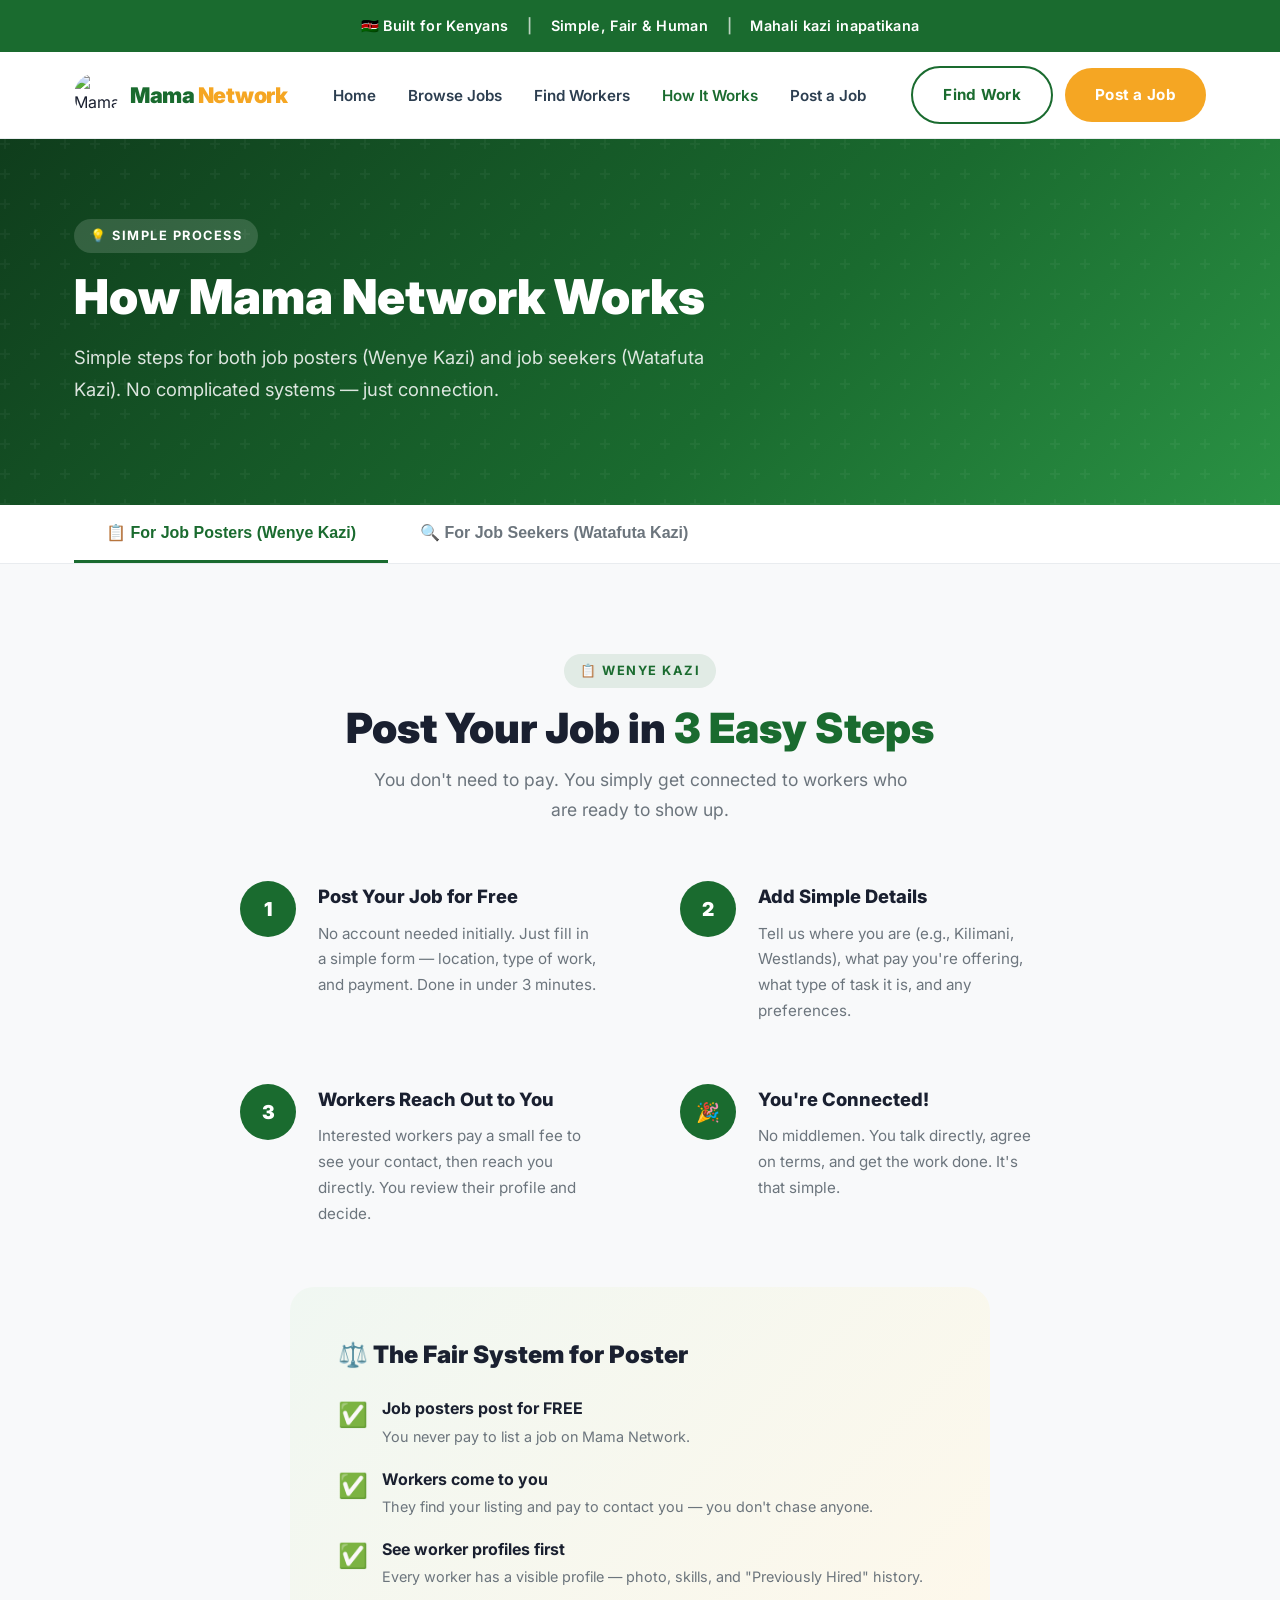
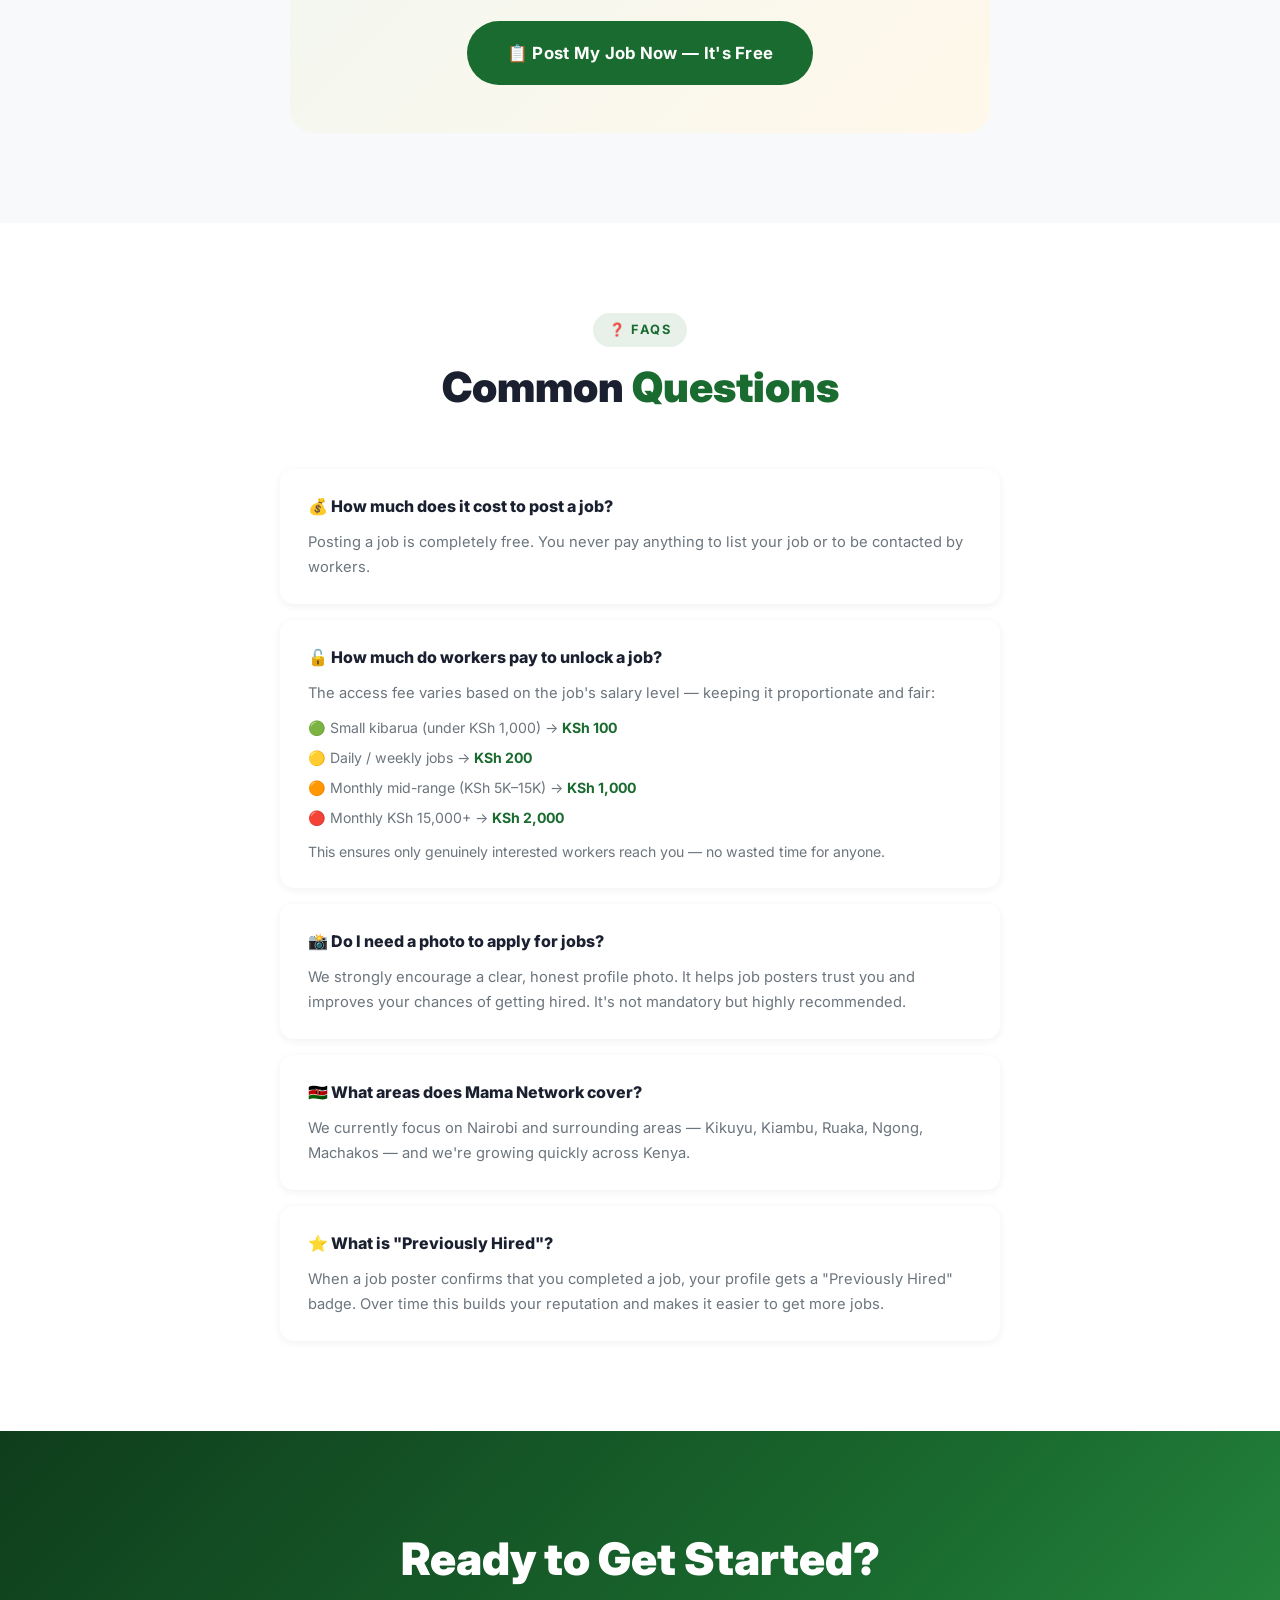
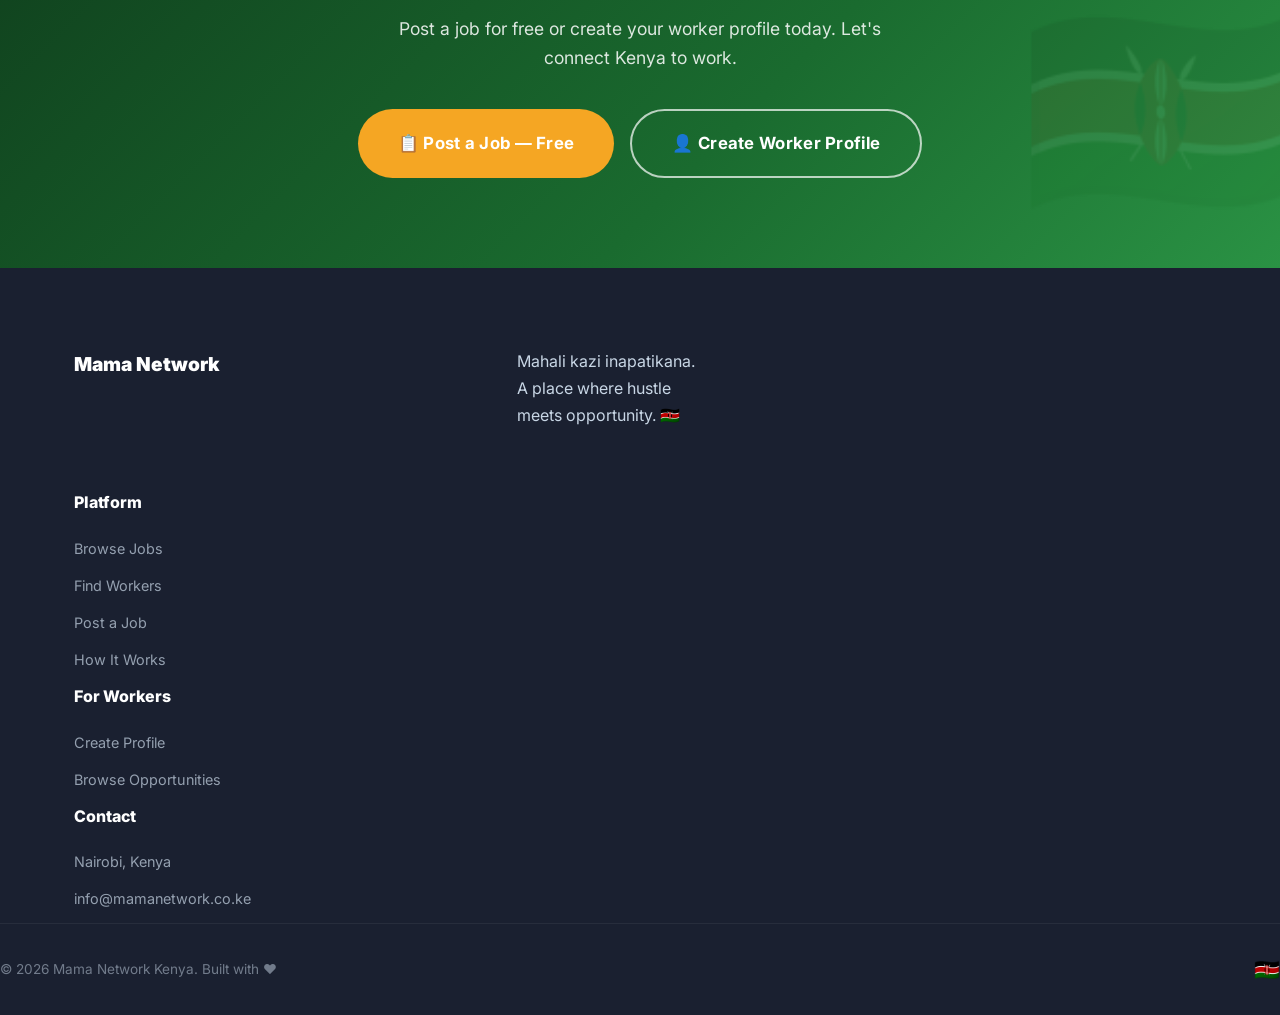
==== how-it-works.html @ 9ce2bb4f "Mama Network - Initial commit with tiered fees and lively images" ====
<!DOCTYPE html>
<html lang="en">
<head>
    <meta charset="UTF-8">
    <meta name="viewport" content="width=device-width, initial-scale=1.0">
    <title>How It Works | Mama Network 🇰🇪</title>
    <meta name="description" content="Learn how Mama Network connects Kenyan workers with job posters. Simple, fair, and fast — for Wenye Kazi and Watafuta Kazi.">
    <link rel="stylesheet" href="style.css">
</head>
<body>

<div class="trust-bar">
    🇰🇪 Built for Kenyans &nbsp;<span>|</span>&nbsp; Simple, Fair & Human &nbsp;<span>|</span>&nbsp; Mahali kazi inapatikana
</div>

<header>
    <div class="container">
        <nav class="nav-inner">
                <a href="index.html" class="logo-wrap">
                    <img src="assets/logo.png" alt="Mama Network Logo" class="logo-img">
                    <span class="logo-text">Mama <span>Network</span></span>
                </a>
            <ul class="nav-links">
                <li><a href="index.html">Home</a></li>
                <li><a href="jobs.html">Browse Jobs</a></li>
                <li><a href="workers.html">Find Workers</a></li>
                <li><a href="how-it-works.html" class="active">How It Works</a></li>
                <li><a href="post-job.html">Post a Job</a></li>
            </ul>
            <div class="nav-ctas">
                <a href="jobs.html" class="btn btn-outline">Find Work</a>
                <a href="post-job.html" class="btn btn-primary">Post a Job</a>
            </div>
        </nav>
    </div>
</header>

<!-- Page Hero -->
<section class="page-hero">
    <div class="container">
        <div class="page-hero-content">
            <div class="section-tag" style="background: rgba(255,255,255,0.15); color: white;">💡 Simple Process</div>
            <h1>How Mama Network Works</h1>
            <p>Simple steps for both job posters (Wenye Kazi) and job seekers (Watafuta Kazi). No complicated systems — just connection.</p>
        </div>
    </div>
</section>

<!-- Tabs -->
<section style="background: white; padding: 0; border-bottom: 1px solid #e9ecef; position: sticky; top: 73px; z-index: 100;">
    <div class="container">
        <div style="display: flex; gap: 0;">
            <button class="tab-btn active" onclick="showTab('poster', this)" style="padding: 18px 32px; font-weight: 700; font-size: 1rem; border: none; background: none; cursor: pointer; border-bottom: 3px solid var(--secondary); color: var(--secondary);">📋 For Job Posters (Wenye Kazi)</button>
            <button class="tab-btn" id="seekers" onclick="showTab('seeker', this)" style="padding: 18px 32px; font-weight: 700; font-size: 1rem; border: none; background: none; cursor: pointer; border-bottom: 3px solid transparent; color: var(--gray);">🔍 For Job Seekers (Watafuta Kazi)</button>
        </div>
    </div>
</section>

<!-- Job Poster Steps -->
<section class="section" id="tab-poster">
    <div class="container">
        <div class="section-heading center">
            <div class="section-tag">📋 Wenye Kazi</div>
            <h2>Post Your Job in <span>3 Easy Steps</span></h2>
            <p>You don't need to pay. You simply get connected to workers who are ready to show up.</p>
        </div>

        <div class="steps-grid" style="max-width: 800px; margin: 0 auto 60px;">
            <div class="step-item">
                <div class="step-num">1</div>
                <div class="step-content">
                    <h3>Post Your Job for Free</h3>
                    <p>No account needed initially. Just fill in a simple form — location, type of work, and payment. Done in under 3 minutes.</p>
                </div>
            </div>
            <div class="step-item">
                <div class="step-num">2</div>
                <div class="step-content">
                    <h3>Add Simple Details</h3>
                    <p>Tell us where you are (e.g., Kilimani, Westlands), what pay you're offering, what type of task it is, and any preferences.</p>
                </div>
            </div>
            <div class="step-item">
                <div class="step-num">3</div>
                <div class="step-content">
                    <h3>Workers Reach Out to You</h3>
                    <p>Interested workers pay a small fee to see your contact, then reach you directly. You review their profile and decide.</p>
                </div>
            </div>
            <div class="step-item">
                <div class="step-num">🎉</div>
                <div class="step-content">
                    <h3>You're Connected!</h3>
                    <p>No middlemen. You talk directly, agree on terms, and get the work done. It's that simple.</p>
                </div>
            </div>
        </div>

        <div style="background: linear-gradient(135deg, #f0f7f2, #fff8ea); border-radius: 24px; padding: 48px; max-width: 700px; margin: 0 auto;">
            <h3 style="font-size: 1.5rem; font-weight: 900; margin-bottom: 20px; color: var(--dark);">⚖️ The Fair System for Poster</h3>
            <ul style="display: flex; flex-direction: column; gap: 16px;">
                <li style="display: flex; gap: 14px; align-items: flex-start;"><span style="font-size: 1.5rem;">✅</span><div><strong>Job posters post for FREE</strong><br><span style="color: var(--gray); font-size:0.9rem;">You never pay to list a job on Mama Network.</span></div></li>
                <li style="display: flex; gap: 14px; align-items: flex-start;"><span style="font-size: 1.5rem;">✅</span><div><strong>Workers come to you</strong><br><span style="color: var(--gray); font-size:0.9rem;">They find your listing and pay to contact you — you don't chase anyone.</span></div></li>
                <li style="display: flex; gap: 14px; align-items: flex-start;"><span style="font-size: 1.5rem;">✅</span><div><strong>See worker profiles first</strong><br><span style="color: var(--gray); font-size:0.9rem;">Every worker has a visible profile — photo, skills, and "Previously Hired" history.</span></div></li>
            </ul>
            <div style="margin-top: 30px; text-align: center;">
                <a href="post-job.html" class="btn btn-green btn-lg">📋 Post My Job Now — It's Free</a>
            </div>
        </div>
    </div>
</section>

<!-- Job Seeker Steps -->
<section class="section" id="tab-seeker" style="display: none;">
    <div class="container">
        <div class="section-heading center">
            <div class="section-tag">🔍 Watafuta Kazi</div>
            <h2>Find Work in <span>4 Simple Steps</span></h2>
            <p>Your profile is your CV. No fancy papers needed — just you, your skills and your availability.</p>
        </div>

        <div class="steps-grid" style="max-width: 800px; margin: 0 auto 60px;">
            <div class="step-item">
                <div class="step-num">1</div>
                <div class="step-content">
                    <h3>Create Your Free Profile</h3>
                    <p>Add your photo, name, age, location (e.g. Nairobi) and what work you do. No long essay. Just the basics.</p>
                </div>
            </div>
            <div class="step-item">
                <div class="step-num">2</div>
                <div class="step-content">
                    <h3>Browse Available Jobs</h3>
                    <p>See real jobs posted near you — house cleaning, cooking, babysitting, gardening, and more. Filter by category.</p>
                </div>
            </div>
            <div class="step-item">
                <div class="step-num">3</div>
                <div class="step-content">
                    <h3>Pay a Small Fee to Unlock</h3>
                    <p>When you find a job you want, pay a small once-off access fee to unlock the job poster's phone number. The fee varies by job salary level — from as low as KSh 100 for small kibarua up to KSh 2,000 for high-paying monthly positions.</p>
                </div>
            </div>
            <div class="step-item">
                <div class="step-num">4</div>
                <div class="step-content">
                    <h3>Contact &amp; Secure the Job</h3>
                    <p>Reach out directly to the poster. Agree on your terms. Show up and work. It's that simple.</p>
                </div>
            </div>
        </div>

        <div style="background: linear-gradient(135deg, #f0f7f2, #fff8ea); border-radius: 24px; padding: 48px; max-width: 700px; margin: 0 auto 50px;">
            <h3 style="font-size: 1.5rem; font-weight: 900; margin-bottom: 20px; color: var(--dark);">👤 Your Worker Profile Grows Over Time</h3>
            <ul style="display: flex; flex-direction: column; gap: 16px; margin-bottom: 24px;">
                <li style="display: flex; gap: 14px; align-items: flex-start;"><span style="font-size: 1.5rem;">📸</span><div><strong>Clear photo</strong><br><span style="color: var(--gray); font-size:0.9rem;">So job posters know who they're hiring.</span></div></li>
                <li style="display: flex; gap: 14px; align-items: flex-start;"><span style="font-size: 1.5rem;">🏷️</span><div><strong>"Previously Hired" tags</strong><br><span style="color: var(--gray); font-size:0.9rem;">After each job, your profile gets stronger.</span></div></li>
                <li style="display: flex; gap: 14px; align-items: flex-start;"><span style="font-size: 1.5rem;">⭐</span><div><strong>"Recommended" status</strong><br><span style="color: var(--gray); font-size:0.9rem;">Past employers vouch for you publicly on your profile.</span></div></li>
            </ul>
            <blockquote style="border-left: 4px solid var(--secondary); padding-left: 20px; color: var(--gray); font-style: italic; font-size: 0.95rem;">"No long descriptions. No complicated resumes. Just proof through action."</blockquote>
        </div>

        <div style="text-align: center;">
            <a href="workers.html" class="btn btn-green btn-lg">📸 Create My Worker Profile Free</a>
            <a href="jobs.html" class="btn btn-outline btn-lg" style="margin-left: 16px;">🔍 Browse Jobs Now</a>
        </div>
    </div>
</section>

<!-- FAQ Section -->
<section class="section section-alt">
    <div class="container">
        <div class="section-heading center">
            <div class="section-tag">❓ FAQs</div>
            <h2>Common <span>Questions</span></h2>
        </div>
        <div style="max-width: 720px; margin: 0 auto; display: flex; flex-direction: column; gap: 16px;">
            <div style="background: var(--white); border-radius: 14px; padding: 24px 28px; box-shadow: var(--shadow-sm);">
                <h3 style="font-size: 1rem; font-weight: 800; margin-bottom: 10px;">💰 How much does it cost to post a job?</h3>
                <p style="color: var(--gray); font-size: 0.92rem;">Posting a job is completely free. You never pay anything to list your job or to be contacted by workers.</p>
            </div>
            <div style="background: var(--white); border-radius: 14px; padding: 24px 28px; box-shadow: var(--shadow-sm);">
                <h3 style="font-size: 1rem; font-weight: 800; margin-bottom: 10px;">🔓 How much do workers pay to unlock a job?</h3>
                <p style="color: var(--gray); font-size: 0.92rem;">The access fee varies based on the job's salary level — keeping it proportionate and fair:</p>
                <ul style="margin-top: 10px; display: flex; flex-direction: column; gap: 6px;">
                    <li style="font-size: 0.88rem; color: var(--gray);">🟢 Small kibarua (under KSh 1,000) &rarr; <strong style="color: var(--secondary);">KSh 100</strong></li>
                    <li style="font-size: 0.88rem; color: var(--gray);">🟡 Daily / weekly jobs &rarr; <strong style="color: var(--secondary);">KSh 200</strong></li>
                    <li style="font-size: 0.88rem; color: var(--gray);">🟠 Monthly mid-range (KSh 5K–15K) &rarr; <strong style="color: var(--secondary);">KSh 1,000</strong></li>
                    <li style="font-size: 0.88rem; color: var(--gray);">🔴 Monthly KSh 15,000+ &rarr; <strong style="color: var(--secondary);">KSh 2,000</strong></li>
                </ul>
                <p style="margin-top: 10px; font-size: 0.88rem; color: var(--gray);">This ensures only genuinely interested workers reach you — no wasted time for anyone.</p>
            </div>
            <div style="background: var(--white); border-radius: 14px; padding: 24px 28px; box-shadow: var(--shadow-sm);">
                <h3 style="font-size: 1rem; font-weight: 800; margin-bottom: 10px;">📸 Do I need a photo to apply for jobs?</h3>
                <p style="color: var(--gray); font-size: 0.92rem;">We strongly encourage a clear, honest profile photo. It helps job posters trust you and improves your chances of getting hired. It's not mandatory but highly recommended.</p>
            </div>
            <div style="background: var(--white); border-radius: 14px; padding: 24px 28px; box-shadow: var(--shadow-sm);">
                <h3 style="font-size: 1rem; font-weight: 800; margin-bottom: 10px;">🇰🇪 What areas does Mama Network cover?</h3>
                <p style="color: var(--gray); font-size: 0.92rem;">We currently focus on Nairobi and surrounding areas — Kikuyu, Kiambu, Ruaka, Ngong, Machakos — and we're growing quickly across Kenya.</p>
            </div>
            <div style="background: var(--white); border-radius: 14px; padding: 24px 28px; box-shadow: var(--shadow-sm);">
                <h3 style="font-size: 1rem; font-weight: 800; margin-bottom: 10px;">⭐ What is "Previously Hired"?</h3>
                <p style="color: var(--gray); font-size: 0.92rem;">When a job poster confirms that you completed a job, your profile gets a "Previously Hired" badge. Over time this builds your reputation and makes it easier to get more jobs.</p>
            </div>
        </div>
    </div>
</section>

<!-- Final CTA -->
<section class="cta-banner">
    <div class="container">
        <h2>Ready to Get Started?</h2>
        <p>Post a job for free or create your worker profile today. Let's connect Kenya to work.</p>
        <div class="btn-row">
            <a href="post-job.html" class="btn btn-primary btn-lg">📋 Post a Job — Free</a>
            <a href="workers.html" class="btn btn-outline-white btn-lg">👤 Create Worker Profile</a>
        </div>
    </div>
</section>

<footer>
    <div class="container">
        <div class="footer-grid">
            <div class="footer-brand">
                    <img src="assets/logo.png" alt="Mama Network" class="footer-logo-img" onerror="this.style.display='none'">
                    <span class="footer-logo-text">Mama Network</span>
                </div>
                <p>Mahali kazi inapatikana.<br>A place where hustle meets opportunity. 🇰🇪</p>
            </div>
            <div class="footer-col">
                <h4>Platform</h4>
                <ul>
                    <li><a href="jobs.html">Browse Jobs</a></li>
                    <li><a href="workers.html">Find Workers</a></li>
                    <li><a href="post-job.html">Post a Job</a></li>
                    <li><a href="how-it-works.html">How It Works</a></li>
                </ul>
            </div>
            <div class="footer-col">
                <h4>For Workers</h4>
                <ul>
                    <li><a href="workers.html">Create Profile</a></li>
                    <li><a href="jobs.html">Browse Opportunities</a></li>
                </ul>
            </div>
            <div class="footer-col">
                <h4>Contact</h4>
                <ul>
                    <li><a href="#">Nairobi, Kenya</a></li>
                    <li><a href="mailto:info@mamanetwork.co.ke">info@mamanetwork.co.ke</a></li>
                </ul>
            </div>
        </div>
        <div class="footer-bottom">
            <p>&copy; 2026 Mama Network Kenya. Built with ❤️</p>
            <span class="footer-flag">🇰🇪</span>
        </div>
    </div>
</footer>

<script>
function showTab(tab, btn) {
    document.getElementById('tab-poster').style.display = tab === 'poster' ? 'block' : 'none';
    document.getElementById('tab-seeker').style.display = tab === 'seeker' ? 'block' : 'none';
    document.querySelectorAll('.tab-btn').forEach(b => {
        b.style.borderBottom = '3px solid transparent';
        b.style.color = 'var(--gray)';
    });
    btn.style.borderBottom = '3px solid var(--secondary)';
    btn.style.color = 'var(--secondary)';
}
// Check URL hash for direct link to seekers tab
if (window.location.hash === '#seekers') {
    showTab('seeker', document.querySelectorAll('.tab-btn')[1]);
}
</script>
</body>
</html>
---- style.css ----
@import url('https://fonts.googleapis.com/css2?family=Inter:wght@400;500;600;700;800;900&display=swap');

/* ===== CSS Variables ===== */
:root {
    --primary: #F5A623;
    --primary-dark: #d4891a;
    --secondary: #1A6B2F;
    --secondary-light: #2a9244;
    --accent: #c0392b;
    --dark: #1a2030;
    --dark-2: #2C3E50;
    --light: #F8F9FA;
    --white: #FFFFFF;
    --gray: #6c757d;
    --gray-light: #e9ecef;
    --shadow-sm: 0 2px 8px rgba(0,0,0,0.06);
    --shadow: 0 6px 24px rgba(0,0,0,0.09);
    --shadow-lg: 0 15px 50px rgba(0,0,0,0.13);
    --radius: 16px;
    --radius-lg: 28px;
    --transition: all 0.3s cubic-bezier(0.4, 0, 0.2, 1);
}

/* ===== Reset ===== */
*, *::before, *::after { margin: 0; padding: 0; box-sizing: border-box; }
html { scroll-behavior: smooth; }
body { font-family: 'Inter', sans-serif; background: var(--light); color: var(--dark); line-height: 1.7; overflow-x: hidden; }
img { display: block; max-width: 100%; }
a { text-decoration: none; color: inherit; transition: var(--transition); }
ul { list-style: none; }

/* ===== Utilities ===== */
.container { max-width: 1180px; margin: 0 auto; padding: 0 24px; }
.text-primary { color: var(--primary); }
.text-green { color: var(--secondary); }
.text-center { text-align: center; }
.section { padding: 90px 0; }
.section-alt { background: var(--white); }

/* ===== Buttons ===== */
.btn {
    display: inline-flex;
    align-items: center;
    gap: 8px;
    padding: 14px 30px;
    border-radius: 50px;
    font-weight: 700;
    font-size: 0.95rem;
    cursor: pointer;
    border: none;
    transition: var(--transition);
    letter-spacing: 0.3px;
}
.btn-primary { background: var(--primary); color: var(--white); }
.btn-primary:hover { background: var(--primary-dark); transform: translateY(-2px); box-shadow: 0 8px 25px rgba(245,166,35,0.4); }
.btn-green { background: var(--secondary); color: var(--white); }
.btn-green:hover { background: var(--secondary-light); transform: translateY(-2px); box-shadow: 0 8px 25px rgba(26,107,47,0.35); }
.btn-outline { background: transparent; border: 2px solid var(--secondary); color: var(--secondary); }
.btn-outline:hover { background: var(--secondary); color: var(--white); }
.btn-outline-white { background: transparent; border: 2px solid rgba(255,255,255,0.7); color: var(--white); }
.btn-outline-white:hover { background: var(--white); color: var(--secondary); }
.btn-lg { padding: 18px 40px; font-size: 1.05rem; }

/* ===== Section Headings ===== */
.section-heading { margin-bottom: 56px; }
.section-heading h2 { font-size: 2.6rem; font-weight: 900; color: var(--dark); line-height: 1.2; }
.section-heading h2 span { color: var(--secondary); }
.section-heading p { font-size: 1.1rem; color: var(--gray); margin-top: 12px; max-width: 560px; }
.section-heading.center { text-align: center; }
.section-heading.center p { margin: 12px auto 0; }
.section-tag {
    display: inline-block;
    background: rgba(26,107,47,0.1);
    color: var(--secondary);
    font-weight: 700;
    font-size: 0.8rem;
    letter-spacing: 1.5px;
    text-transform: uppercase;
    padding: 6px 16px;
    border-radius: 50px;
    margin-bottom: 16px;
}

/* ===== HEADER / NAV ===== */
header {
    background: var(--white);
    position: sticky;
    top: 0;
    z-index: 1000;
    border-bottom: 1px solid var(--gray-light);
    transition: var(--transition);
}
.nav-inner {
    display: flex;
    align-items: center;
    justify-content: space-between;
    padding: 14px 0;
}
.logo-wrap { display: flex; align-items: center; gap: 12px; }
.logo-img { height: 44px; width: 44px; border-radius: 50%; object-fit: cover; }
.logo-text { font-size: 1.35rem; font-weight: 900; color: var(--secondary); letter-spacing: -0.5px; }
.logo-text span { color: var(--primary); }
.nav-links { display: flex; align-items: center; gap: 32px; }
.nav-links a { font-weight: 600; font-size: 0.95rem; color: var(--dark-2); }
.nav-links a:hover, .nav-links a.active { color: var(--secondary); }
.nav-ctas { display: flex; align-items: center; gap: 12px; }

/* ===== PAGE HERO ===== */
.page-hero {
    background: linear-gradient(135deg, #0f3d1c 0%, #1A6B2F 60%, #2a9244 100%);
    color: var(--white);
    padding: 80px 0 70px;
    position: relative;
    overflow: hidden;
}
.page-hero::before {
    content: '';
    position: absolute;
    inset: 0;
    background: url("data:image/svg+xml,%3Csvg width='60' height='60' viewBox='0 0 60 60' xmlns='http://www.w3.org/2000/svg'%3E%3Cg fill='none' fill-rule='evenodd'%3E%3Cg fill='%23ffffff' fill-opacity='0.04'%3E%3Cpath d='M36 34v-4h-2v4h-4v2h4v4h2v-4h4v-2h-4zm0-30V0h-2v4h-4v2h4v4h2V6h4V4h-4zM6 34v-4H4v4H0v2h4v4h2v-4h4v-2H6zM6 4V0H4v4H0v2h4v4h2V6h4V4H6z'/%3E%3C/g%3E%3C/g%3E%3C/svg%3E");
}
.page-hero-content { position: relative; z-index: 1; max-width: 680px; }
.page-hero h1 { font-size: 3rem; font-weight: 900; line-height: 1.15; margin-bottom: 18px; }
.page-hero p { font-size: 1.15rem; opacity: 0.85; margin-bottom: 30px; }

/* ===== HOME HERO ===== */
.hero {
    background: linear-gradient(135deg, #f5f9f0 0%, #fff8ea 100%);
    padding: 100px 0 80px;
    overflow: hidden;
}
.hero-grid {
    display: grid;
    grid-template-columns: 1fr 1fr;
    gap: 70px;
    align-items: center;
}
.hero-tag {
    display: inline-flex;
    align-items: center;
    gap: 8px;
    background: rgba(26,107,47,0.1);
    color: var(--secondary);
    padding: 8px 18px;
    border-radius: 50px;
    font-weight: 700;
    font-size: 0.82rem;
    letter-spacing: 1px;
    text-transform: uppercase;
    margin-bottom: 22px;
}
.hero h1 { font-size: 3.8rem; font-weight: 900; line-height: 1.1; color: var(--dark); margin-bottom: 22px; }
.hero h1 span { color: var(--secondary); position: relative; }
.hero-subtitle { font-size: 1.15rem; color: var(--gray); margin-bottom: 36px; max-width: 460px; }
.hero-ctas { display: flex; gap: 14px; flex-wrap: wrap; }
.hero-stats {
    display: flex;
    gap: 36px;
    margin-top: 48px;
    padding-top: 36px;
    border-top: 1px solid rgba(0,0,0,0.08);
}
.stat-item h3 { font-size: 2rem; font-weight: 900; color: var(--secondary); }
.stat-item p { font-size: 0.85rem; color: var(--gray); font-weight: 600; text-transform: uppercase; letter-spacing: 0.5px; }

.hero-image-wrap {
    position: relative;
    border-radius: var(--radius-lg);
    overflow: hidden;
    aspect-ratio: 4/5;
    box-shadow: var(--shadow-lg);
}
.hero-image-wrap img { width: 100%; height: 100%; object-fit: cover; }
.hero-badge {
    position: absolute;
    bottom: 28px;
    left: -20px;
    background: var(--white);
    border-radius: var(--radius);
    padding: 18px 22px;
    box-shadow: var(--shadow-lg);
    display: flex;
    align-items: center;
    gap: 14px;
    max-width: 240px;
}
.hero-badge-icon { font-size: 2.2rem; }
.hero-badge h4 { font-size: 0.9rem; font-weight: 800; color: var(--dark); }
.hero-badge p { font-size: 0.75rem; color: var(--gray); }

/* ===== JOB CARDS ===== */
.jobs-grid { display: grid; grid-template-columns: repeat(3, 1fr); gap: 24px; }
.job-card {
    background: var(--white);
    border-radius: var(--radius);
    overflow: hidden;
    box-shadow: var(--shadow-sm);
    transition: var(--transition);
    border: 1px solid var(--gray-light);
}
.job-card:hover { transform: translateY(-6px); box-shadow: var(--shadow); }
.job-card-img { height: 200px; background: linear-gradient(135deg, #1A6B2F, #F5A623); display: flex; align-items: center; justify-content: center; font-size: 4rem; }
.job-card-body { padding: 22px; }
.job-badge {
    display: inline-block;
    padding: 4px 12px;
    border-radius: 50px;
    font-size: 0.75rem;
    font-weight: 700;
    background: rgba(26,107,47,0.1);
    color: var(--secondary);
    margin-bottom: 10px;
}
.job-card-body h3 { font-size: 1.1rem; font-weight: 800; margin-bottom: 8px; }
.job-card-body p { font-size: 0.9rem; color: var(--gray); margin-bottom: 16px; }
.job-meta { display: flex; gap: 16px; align-items: center; padding-top: 14px; border-top: 1px solid var(--gray-light); }
.job-meta span { font-size: 0.82rem; color: var(--gray); font-weight: 500; display: flex; align-items: center; gap: 4px; }
.job-pay { font-size: 1.05rem; font-weight: 800; color: var(--secondary); margin-left: auto; }
.job-card-footer { padding: 0 22px 22px; }

/* ===== WORKER PROFILE CARDS ===== */
.workers-grid { display: grid; grid-template-columns: repeat(auto-fill, minmax(260px, 1fr)); gap: 24px; }
.worker-card {
    background: var(--white);
    border-radius: var(--radius);
    padding: 28px 24px;
    text-align: center;
    box-shadow: var(--shadow-sm);
    border: 1px solid var(--gray-light);
    transition: var(--transition);
    position: relative;
}
.worker-card:hover { transform: translateY(-6px); box-shadow: var(--shadow); }
.worker-avatar {
    width: 90px;
    height: 90px;
    border-radius: 50%;
    object-fit: cover;
    margin: 0 auto 16px;
    border: 3px solid var(--primary);
}
.worker-avatar-placeholder {
    width: 90px;
    height: 90px;
    border-radius: 50%;
    background: linear-gradient(135deg, var(--secondary), var(--primary));
    display: flex;
    align-items: center;
    justify-content: center;
    font-size: 2.2rem;
    margin: 0 auto 16px;
    border: 3px solid var(--primary);
}
.worker-card h3 { font-size: 1.05rem; font-weight: 800; margin-bottom: 4px; }
.worker-location { font-size: 0.82rem; color: var(--gray); margin-bottom: 14px; }
.worker-tags { display: flex; flex-wrap: wrap; gap: 6px; justify-content: center; margin-bottom: 16px; }
.worker-tag {
    background: var(--gray-light);
    color: var(--dark-2);
    padding: 4px 10px;
    border-radius: 50px;
    font-size: 0.75rem;
    font-weight: 600;
}
.worker-tag.hired { background: rgba(26,107,47,0.12); color: var(--secondary); }
.worker-tag.recommended { background: rgba(245,166,35,0.15); color: var(--primary-dark); }
.worker-rating { font-size: 0.85rem; color: var(--gray); }
.verified-badge {
    position: absolute;
    top: 16px;
    right: 16px;
    background: var(--secondary);
    color: var(--white);
    font-size: 0.7rem;
    font-weight: 700;
    padding: 3px 10px;
    border-radius: 50px;
}

/* ===== HOW IT WORKS ===== */
.steps-grid { display: grid; grid-template-columns: 1fr 1fr; gap: 60px 80px; }
.step-item { display: flex; gap: 22px; }
.step-num {
    width: 56px;
    height: 56px;
    border-radius: 50%;
    background: var(--secondary);
    color: var(--white);
    font-weight: 900;
    font-size: 1.2rem;
    display: flex;
    align-items: center;
    justify-content: center;
    flex-shrink: 0;
}
.step-content h3 { font-size: 1.15rem; font-weight: 800; margin-bottom: 8px; }
.step-content p { color: var(--gray); font-size: 0.95rem; }

/* ===== PROMISE / VALUES ===== */
.promise-grid { display: grid; grid-template-columns: repeat(4, 1fr); gap: 24px; }
.promise-card {
    background: var(--white);
    border-radius: var(--radius);
    padding: 36px 28px;
    text-align: center;
    border: 1px solid var(--gray-light);
    transition: var(--transition);
}
.promise-card:hover { box-shadow: var(--shadow); transform: translateY(-4px); }
.promise-icon { font-size: 2.8rem; margin-bottom: 16px; }
.promise-card h3 { font-size: 1.15rem; font-weight: 800; color: var(--secondary); margin-bottom: 10px; }
.promise-card p { font-size: 0.9rem; color: var(--gray); }

/* ===== CTA BANNER ===== */
.cta-banner {
    background: linear-gradient(135deg, #0f3d1c 0%, #1A6B2F 60%, #2a9244 100%);
    color: var(--white);
    padding: 90px 0;
    text-align: center;
    position: relative;
    overflow: hidden;
}
.cta-banner::after {
    content: '🇰🇪';
    position: absolute;
    right: -20px;
    bottom: -30px;
    font-size: 14rem;
    opacity: 0.06;
    pointer-events: none;
}
.cta-banner h2 { font-size: 2.8rem; font-weight: 900; margin-bottom: 16px; }
.cta-banner p { font-size: 1.1rem; opacity: 0.85; margin-bottom: 36px; max-width: 500px; margin-left: auto; margin-right: auto; }
.cta-banner .btn-row { display: flex; gap: 16px; justify-content: center; flex-wrap: wrap; }

/* ===== CATEGORIES STRIP ===== */
.categories-strip {
    display: flex;
    gap: 12px;
    flex-wrap: wrap;
    margin-bottom: 40px;
}
.cat-chip {
    padding: 9px 22px;
    border-radius: 50px;
    font-size: 0.88rem;
    font-weight: 600;
    background: var(--white);
    border: 1.5px solid var(--gray-light);
    color: var(--dark-2);
    cursor: pointer;
    transition: var(--transition);
}
.cat-chip:hover, .cat-chip.active {
    background: var(--secondary);
    color: var(--white);
    border-color: var(--secondary);
}

/* ===== FOOTER ===== */
footer {
    background: var(--dark);
    color: #c8d6e5;
    padding: 80px 0 0;
}
.footer-grid { display: grid; grid-template-columns: 2fr 1fr 1fr 1fr; gap: 50px; padding-bottom: 60px; }
.footer-brand p { font-size: 0.92rem; margin-top: 16px; line-height: 1.8; opacity: 0.75; }
.footer-col h4 { color: var(--white); font-size: 1rem; font-weight: 800; margin-bottom: 18px; }
.footer-col ul li { margin-bottom: 10px; }
.footer-col ul li a { font-size: 0.9rem; opacity: 0.7; }
.footer-col ul li a:hover { opacity: 1; color: var(--primary); }
.footer-bottom { border-top: 1px solid rgba(255,255,255,0.06); padding: 28px 0; display: flex; align-items: center; justify-content: space-between; }
.footer-bottom p { font-size: 0.85rem; opacity: 0.5; }
.footer-flag { font-size: 1.3rem; }
.footer-logo { display: flex; align-items: center; gap: 10px; margin-bottom: 16px; }
.footer-logo-img { height: 38px; width: 38px; border-radius: 50%; object-fit: cover; }
.footer-logo-text { font-size: 1.2rem; font-weight: 900; color: var(--white); }

/* ===== FORM STYLES ===== */
.form-section {
    background: var(--white);
    border-radius: var(--radius-lg);
    padding: 50px;
    box-shadow: var(--shadow);
    max-width: 700px;
    margin: 0 auto;
}
.form-group { margin-bottom: 22px; }
.form-group label { display: block; font-weight: 700; font-size: 0.9rem; margin-bottom: 8px; color: var(--dark); }
.form-group input,
.form-group select,
.form-group textarea {
    width: 100%;
    padding: 14px 18px;
    border: 1.5px solid var(--gray-light);
    border-radius: 10px;
    font-size: 0.95rem;
    font-family: 'Inter', sans-serif;
    color: var(--dark);
    transition: var(--transition);
    background: #fafafa;
}
.form-group input:focus,
.form-group select:focus,
.form-group textarea:focus {
    outline: none;
    border-color: var(--secondary);
    background: var(--white);
    box-shadow: 0 0 0 4px rgba(26,107,47,0.08);
}
.form-row { display: grid; grid-template-columns: 1fr 1fr; gap: 20px; }

/* ===== TRUST BAR ===== */
.trust-bar {
    background: var(--secondary);
    color: var(--white);
    padding: 14px 0;
    text-align: center;
    font-size: 0.9rem;
    font-weight: 600;
    letter-spacing: 0.3px;
}
.trust-bar span { opacity: 0.7; margin: 0 10px; }

/* ===== ANIMATIONS ===== */
@keyframes fadeInUp {
    from { opacity: 0; transform: translateY(30px); }
    to { opacity: 1; transform: translateY(0); }
}
.animate-up { animation: fadeInUp 0.6s ease forwards; }

/* ===== RESPONSIVE ===== */
@media (max-width: 1024px) {
    .jobs-grid { grid-template-columns: repeat(2, 1fr); }
    .promise-grid { grid-template-columns: repeat(2, 1fr); }
    .footer-grid { grid-template-columns: 1fr 1fr; }
}
@media (max-width: 768px) {
    .hero { padding: 60px 0; }
    .hero-grid { grid-template-columns: 1fr; gap: 40px; }
    .hero h1 { font-size: 2.6rem; }
    .nav-links { display: none; }
    .nav-ctas .btn-outline { display: none; }
    .jobs-grid { grid-template-columns: 1fr; }
    .steps-grid { grid-template-columns: 1fr; }
    .promise-grid { grid-template-columns: 1fr 1fr; }
    .footer-grid { grid-template-columns: 1fr; gap: 30px; }
    .hero-badge { display: none; }
    .cta-banner h2 { font-size: 2rem; }
    .section-heading h2 { font-size: 2rem; }
    .page-hero h1 { font-size: 2.2rem; }
    .form-row { grid-template-columns: 1fr; }
    .form-section { padding: 30px 24px; }
}
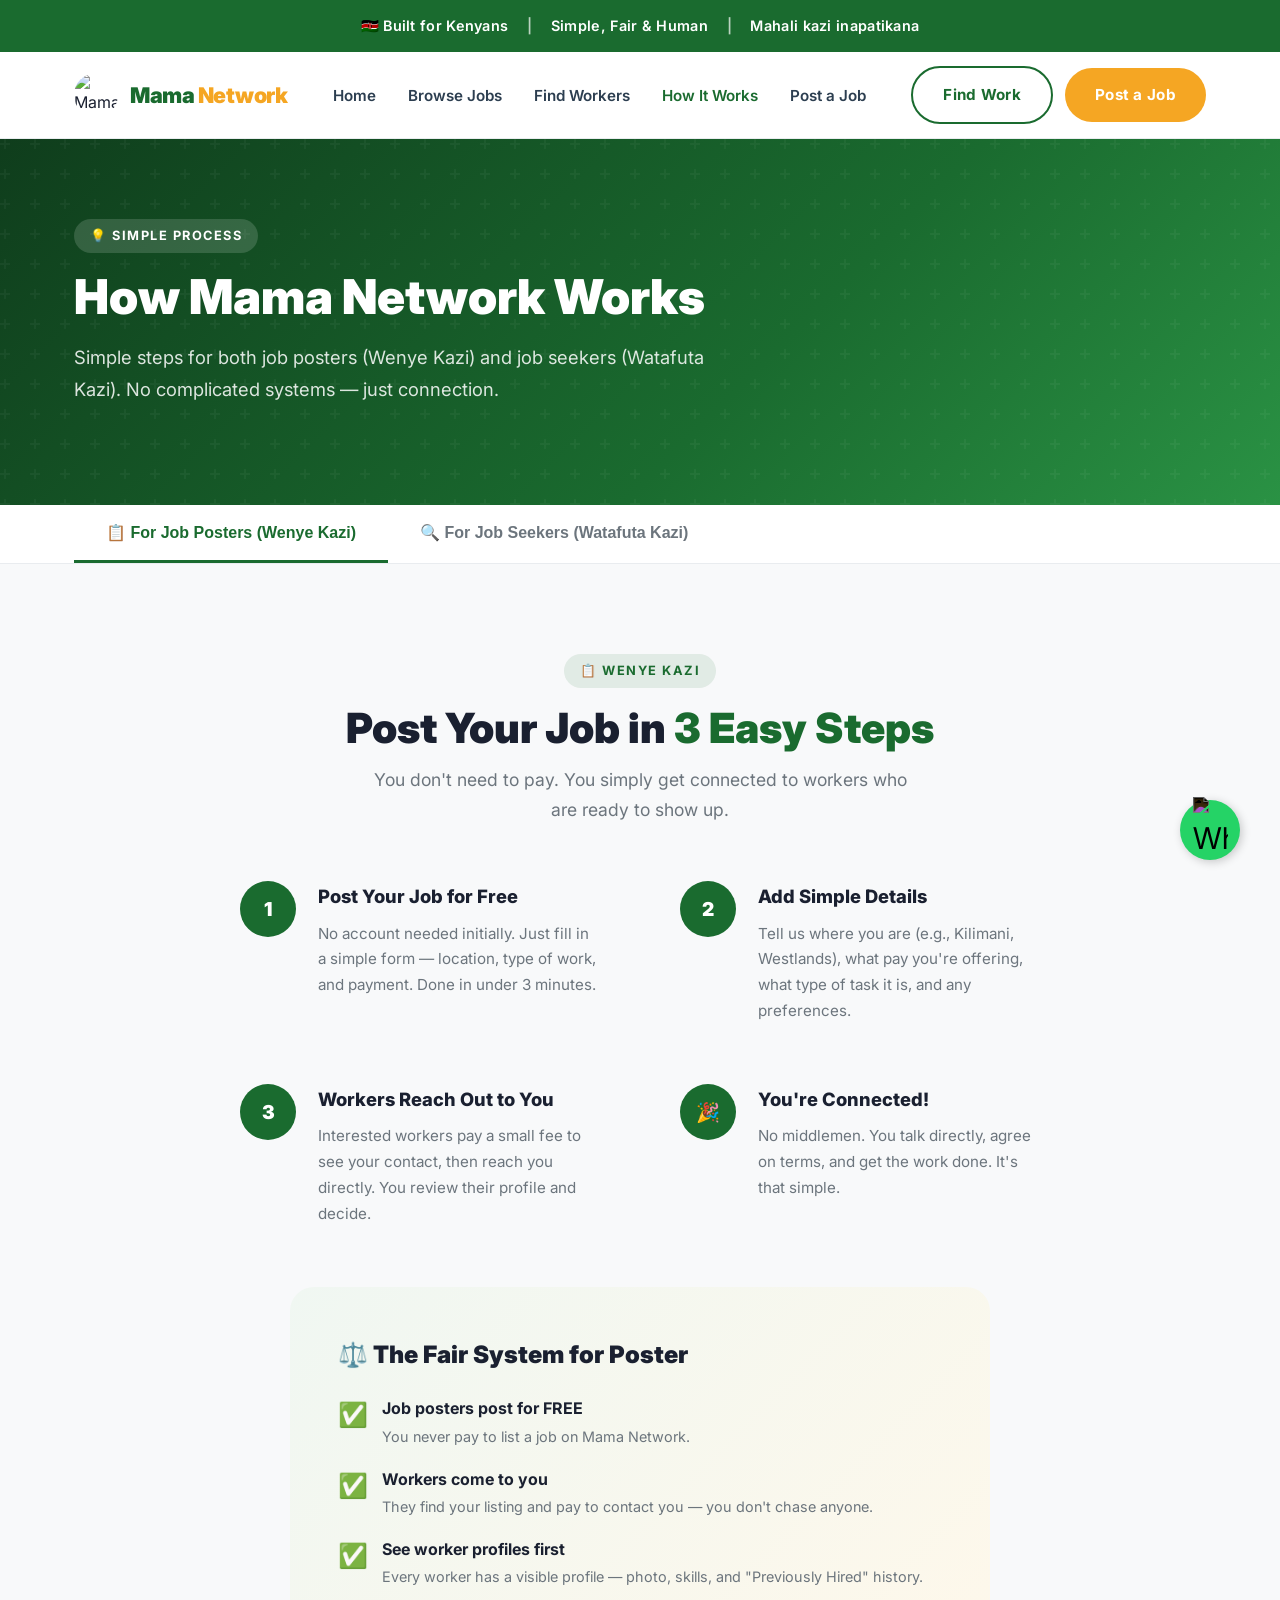
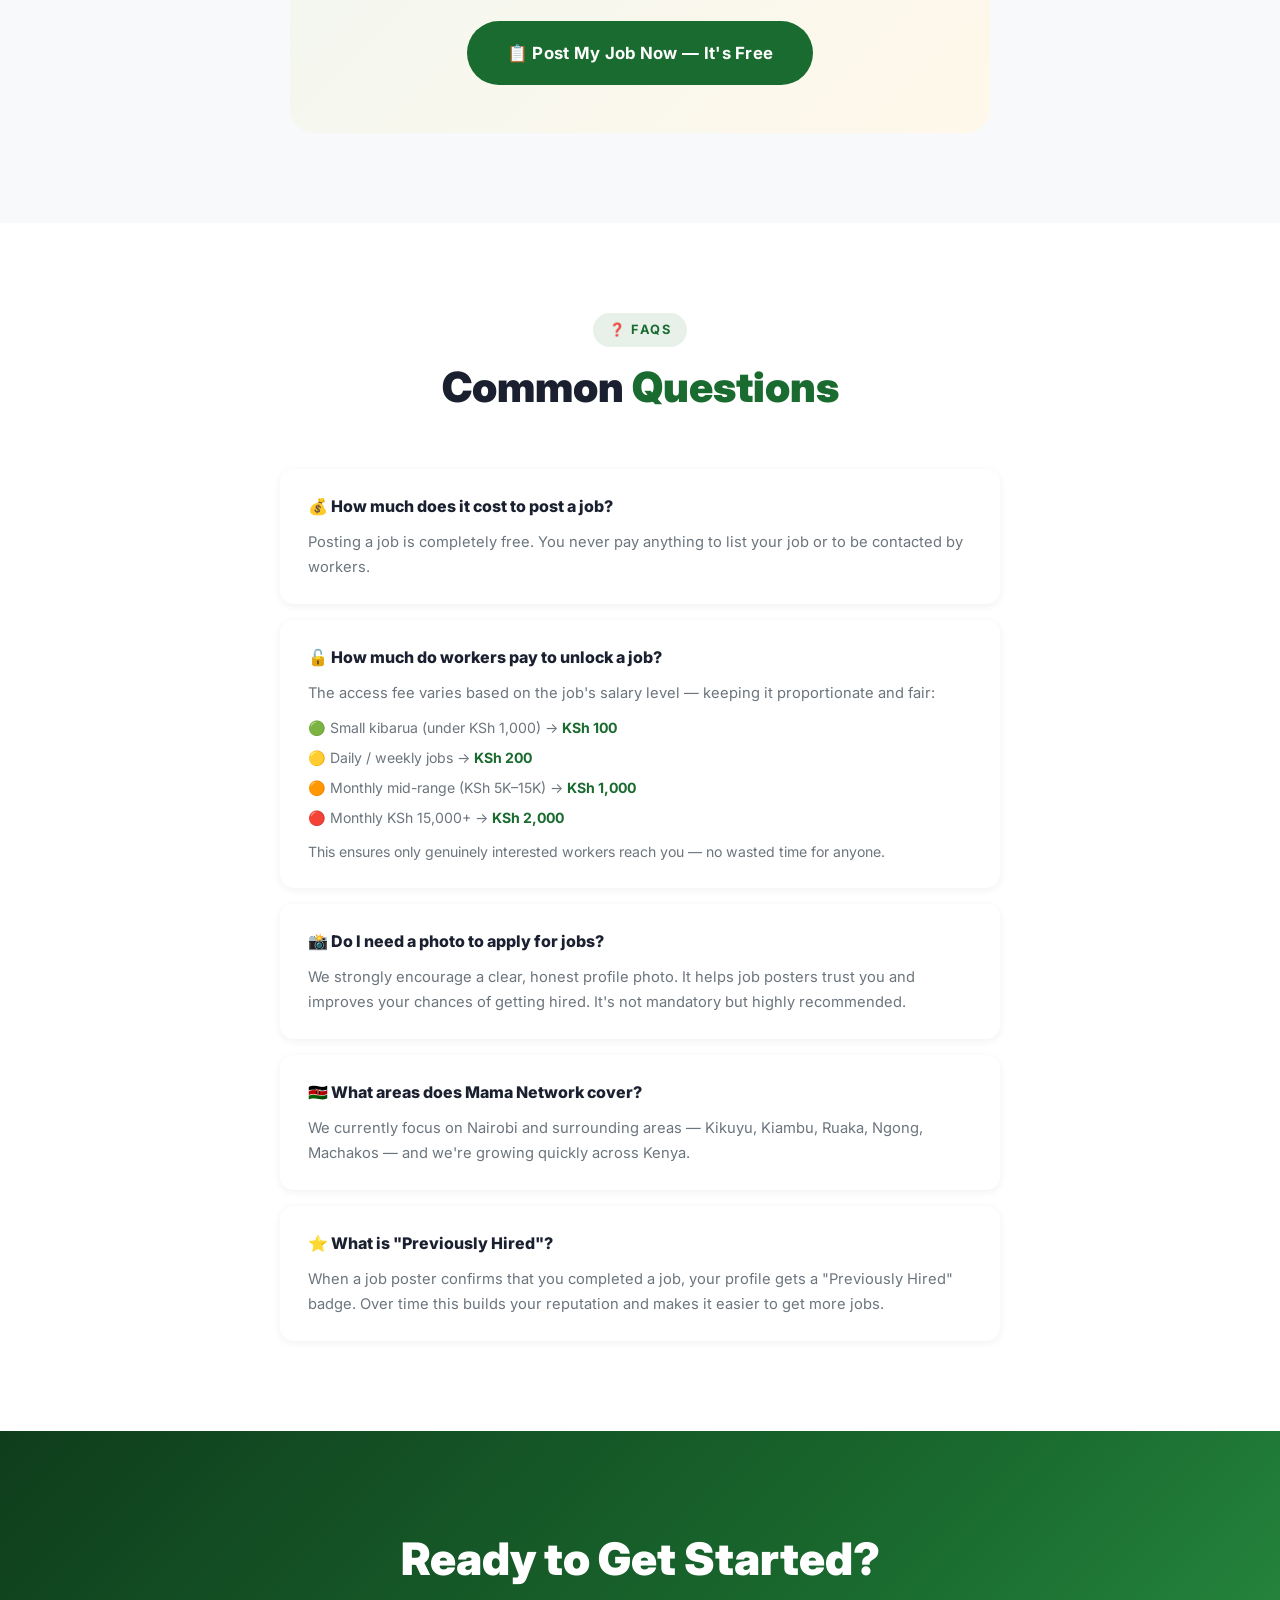
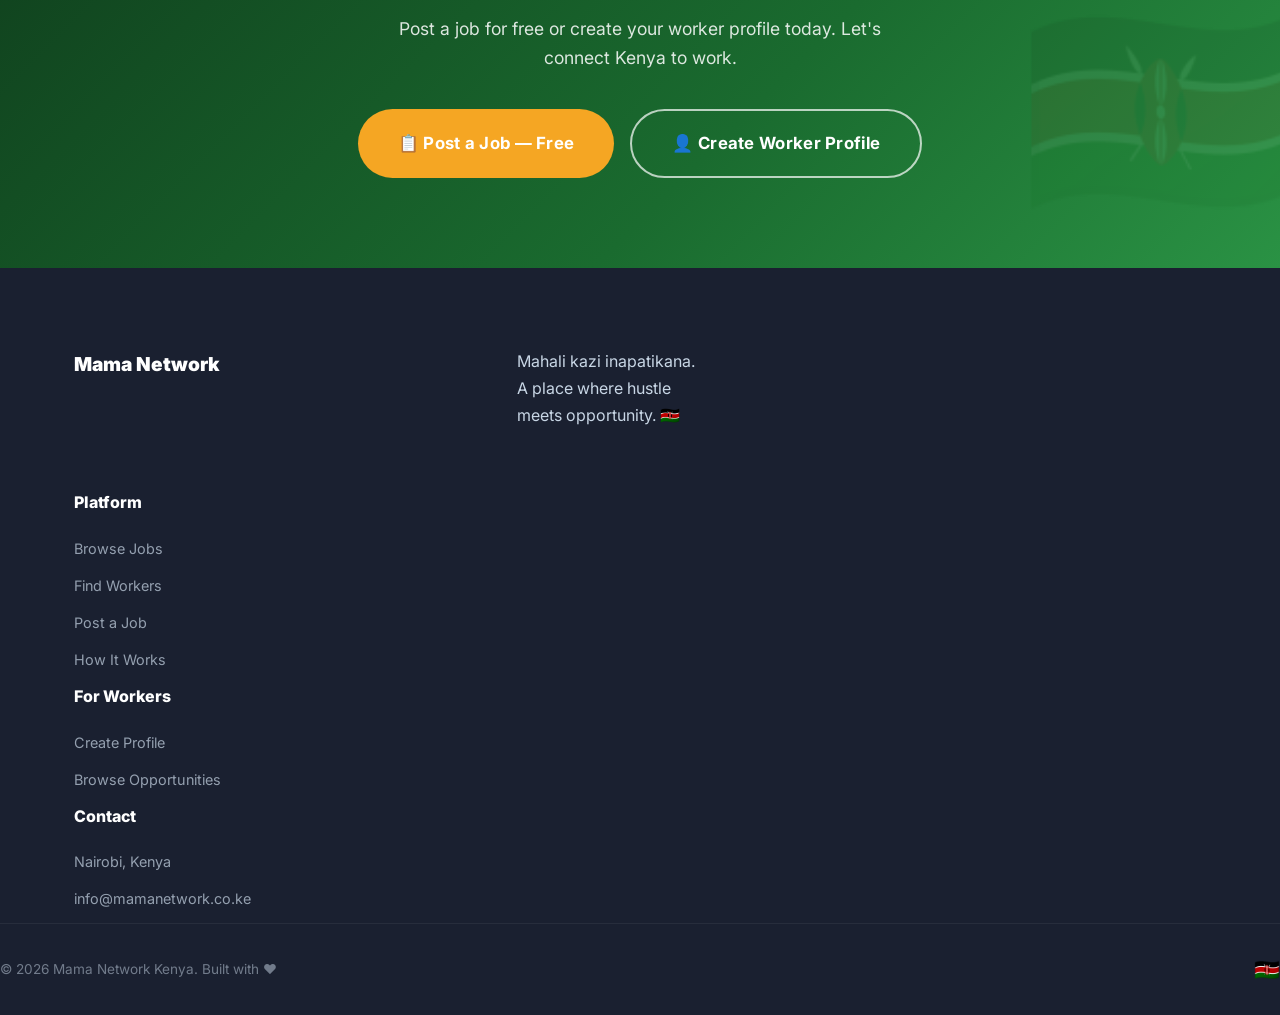
==== commit 646f460f: "Added WhatsApp contact button, SEO metatags, and sitemap.xml" ====
--- a/how-it-works.html
+++ b/how-it-works.html
@@ -4,7 +4,9 @@
     <meta charset="UTF-8">
     <meta name="viewport" content="width=device-width, initial-scale=1.0">
     <title>How It Works | Mama Network 🇰🇪</title>
-    <meta name="description" content="Learn how Mama Network connects Kenyan workers with job posters. Simple, fair, and fast — for Wenye Kazi and Watafuta Kazi.">
+    <meta name="description" content="Learn how Mama Network connects job posters with workers in Kenya. A simple, fair system designed for the Kenyan reality.">
+    <meta property="og:title" content="How It Works | Mama Network 🇰🇪">
+    <meta property="og:image" content="https://edwinkimani88.github.io/Mama/assets/hero.png">
     <link rel="stylesheet" href="style.css">
 </head>
 <body>
@@ -274,5 +276,10 @@
     showTab('seeker', document.querySelectorAll('.tab-btn')[1]);
 }
 </script>
+<!-- WhatsApp Button -->
+<a href="https://wa.me/254714674375" class="whatsapp-float" target="_blank">
+    <img src="https://upload.wikimedia.org/wikipedia/commons/6/6b/WhatsApp.svg" width="35" style="filter: invert(1);" alt="WhatsApp">
+</a>
+
 </body>
 </html>
--- a/style.css
+++ b/style.css
@@ -452,3 +452,37 @@
     .form-row { grid-template-columns: 1fr; }
     .form-section { padding: 30px 24px; }
 }
+
+/* ===== WHATSAPP BUTTON ===== */
+.whatsapp-float {
+    position: fixed;
+    width: 60px;
+    height: 60px;
+    bottom: 40px;
+    right: 40px;
+    background-color: #25d366;
+    color: #FFF;
+    border-radius: 50px;
+    text-align: center;
+    font-size: 30px;
+    box-shadow: 2px 2px 10px rgba(0,0,0,0.2);
+    z-index: 1000;
+    display: flex;
+    align-items: center;
+    justify-content: center;
+    transition: var(--transition);
+}
+.whatsapp-float:hover {
+    transform: scale(1.1);
+    background-color: #128c7e;
+    box-shadow: 2px 5px 15px rgba(0,0,0,0.3);
+}
+
+@media (max-width: 768px) {
+    .whatsapp-float {
+        width: 50px;
+        height: 50px;
+        bottom: 20px;
+        right: 20px;
+    }
+}
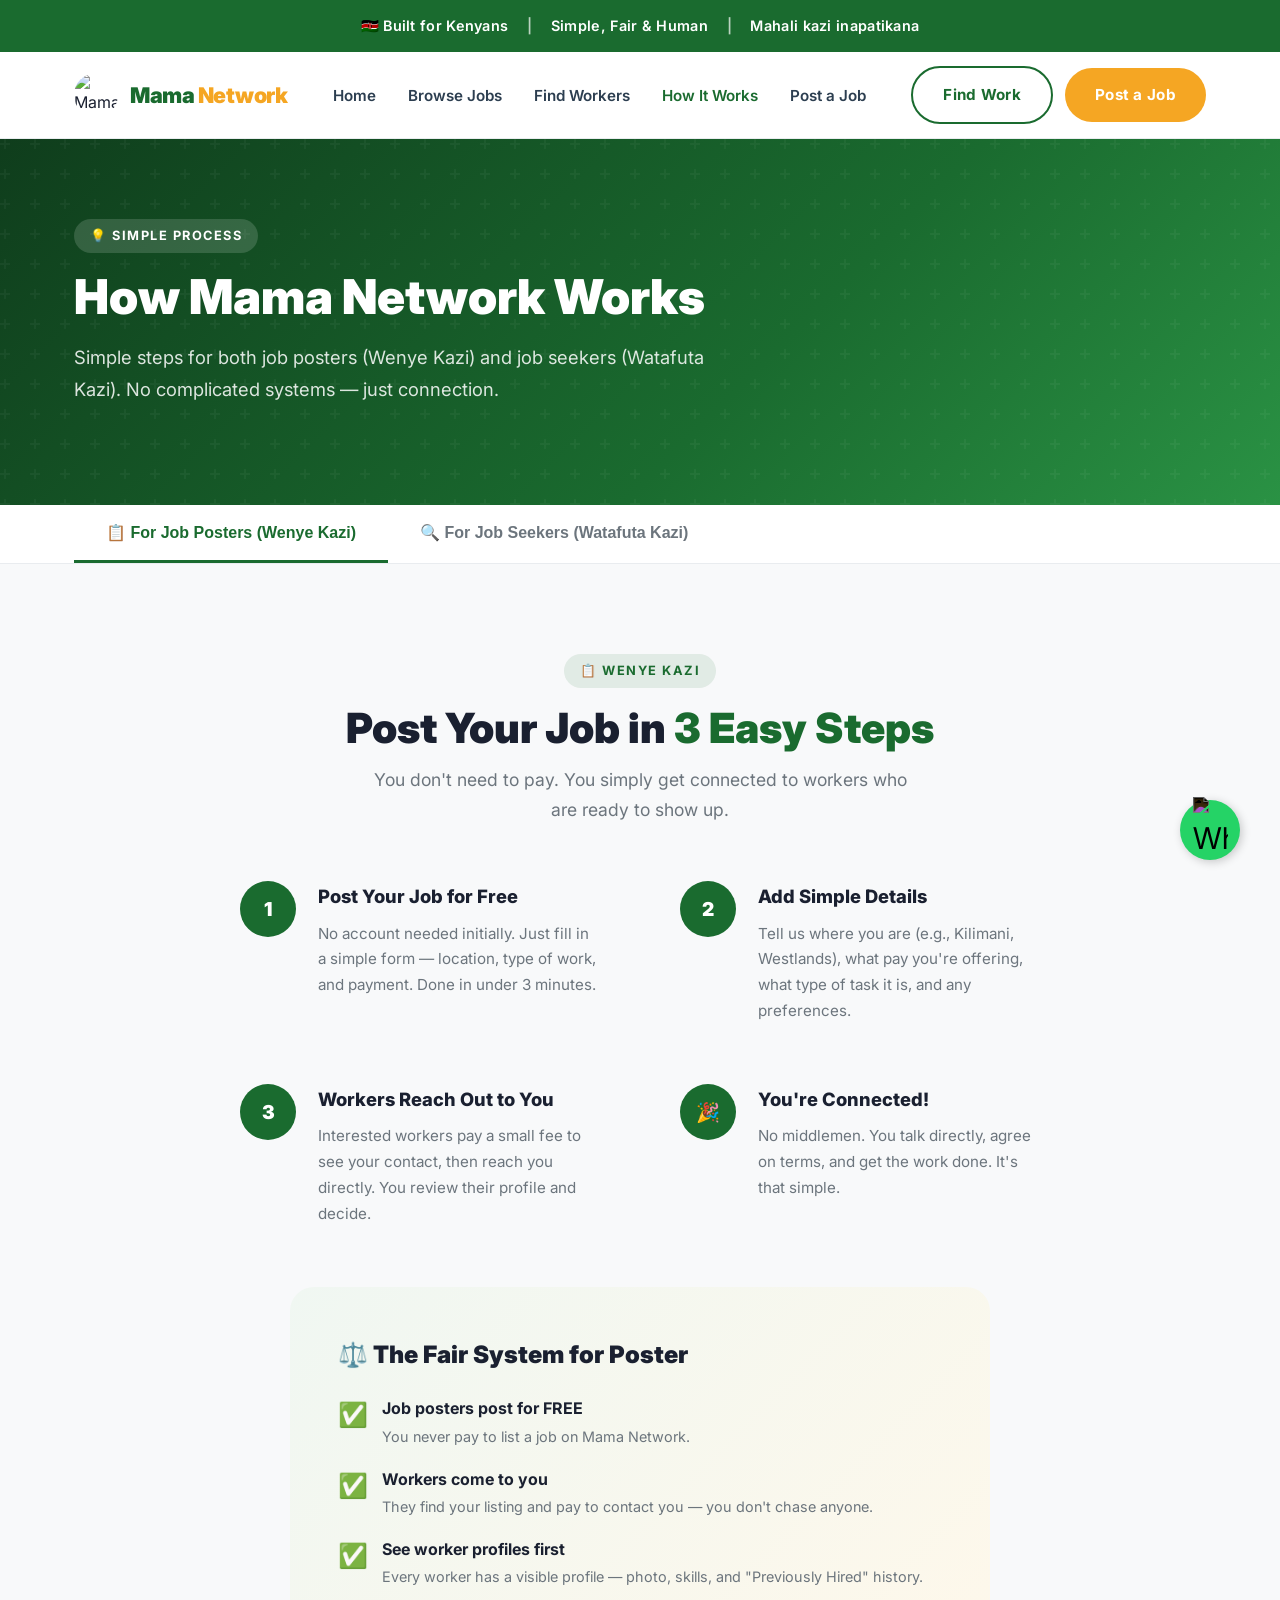
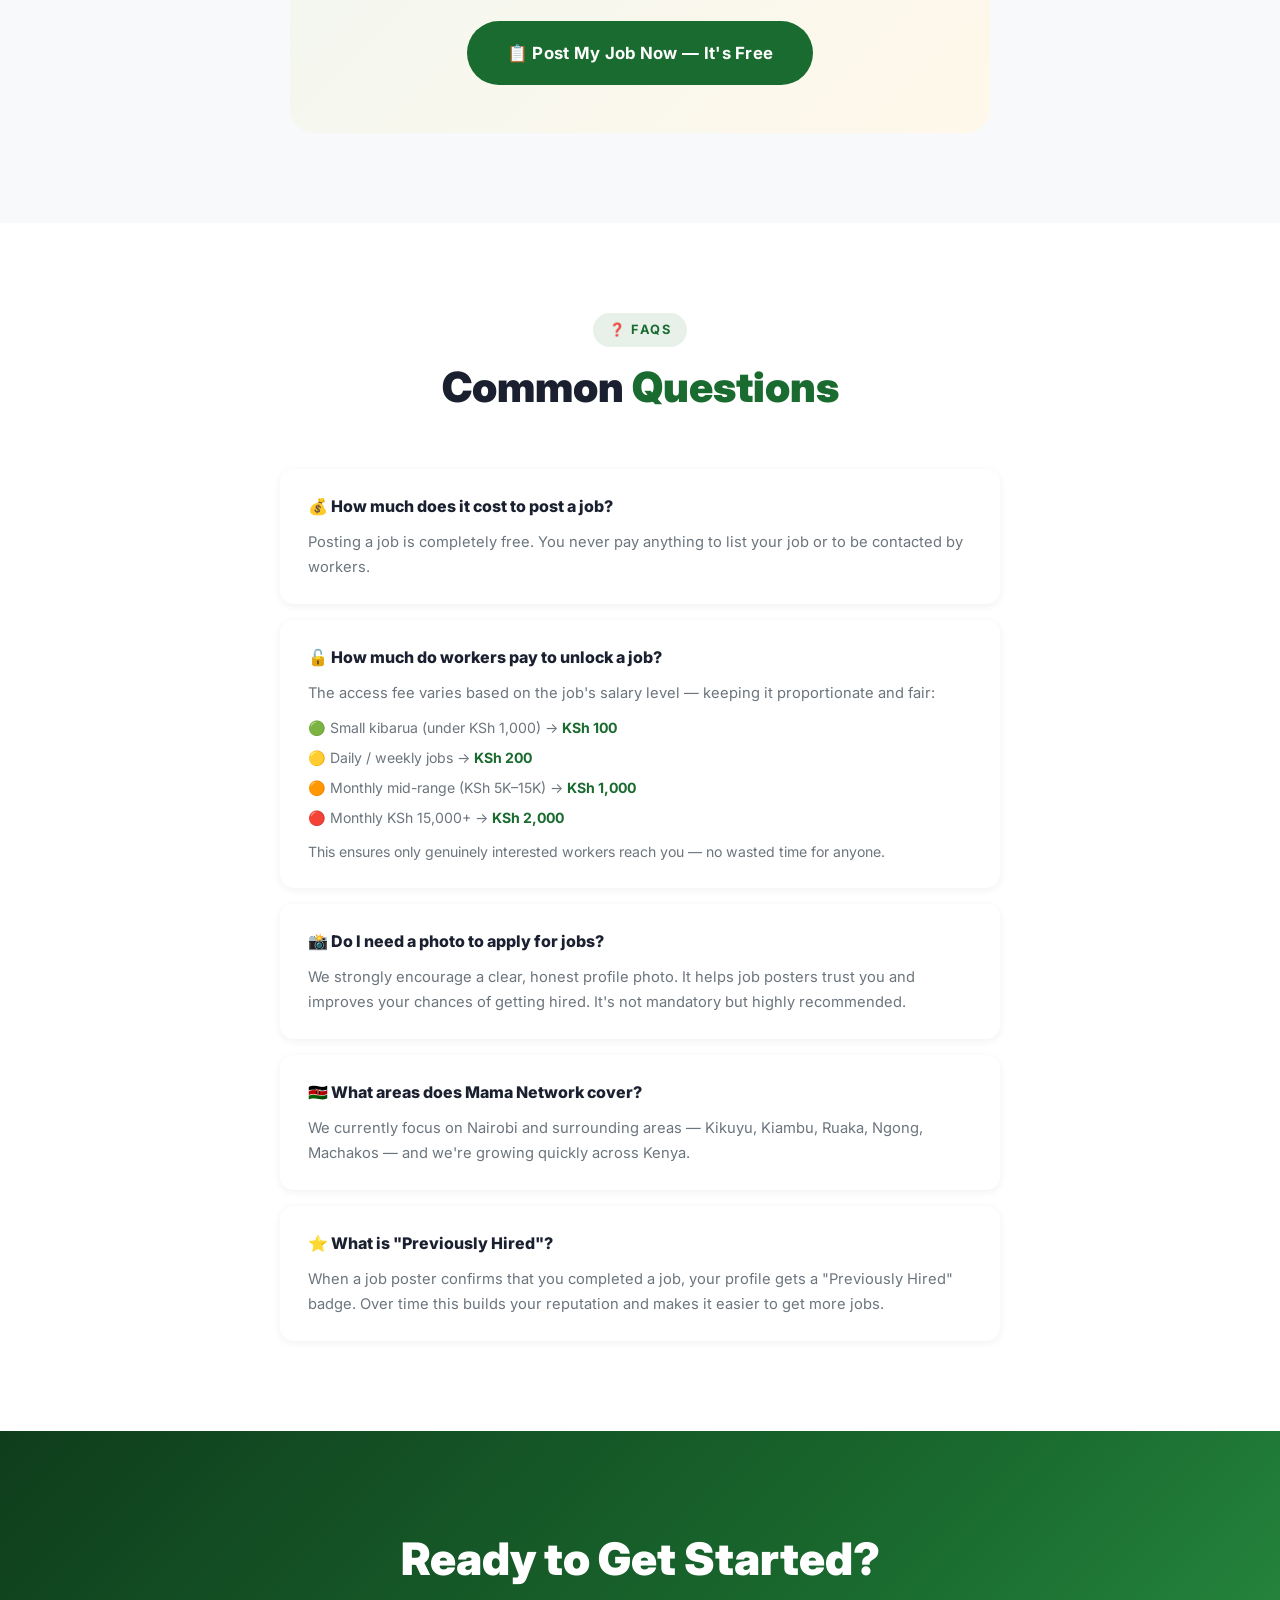
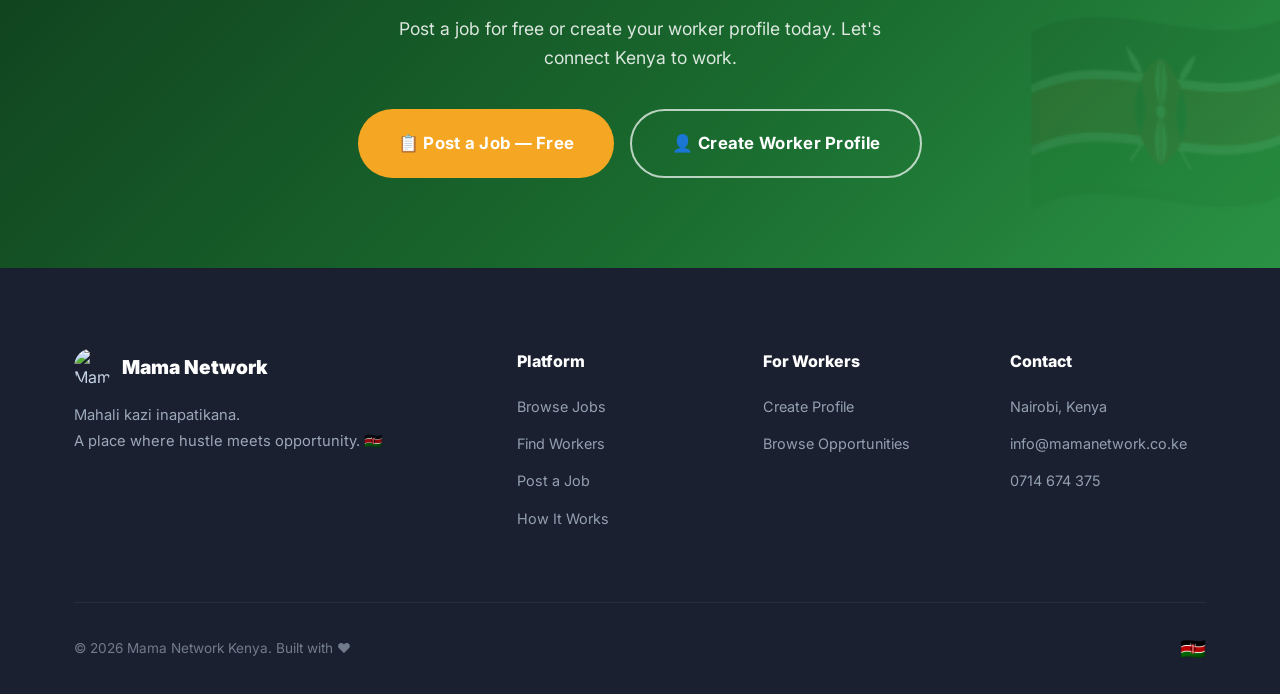
==== commit b274e3ca: "Fixed footer structure, updated contact phone, and ensured logo visibility across all pages" ====
--- a/how-it-works.html
+++ b/how-it-works.html
@@ -224,7 +224,8 @@
     <div class="container">
         <div class="footer-grid">
             <div class="footer-brand">
-                    <img src="assets/logo.png" alt="Mama Network" class="footer-logo-img" onerror="this.style.display='none'">
+                <div class="footer-logo">
+                    <img src="assets/logo.png" alt="Mama Network" class="footer-logo-img">
                     <span class="footer-logo-text">Mama Network</span>
                 </div>
                 <p>Mahali kazi inapatikana.<br>A place where hustle meets opportunity. 🇰🇪</p>
@@ -250,6 +251,7 @@
                 <ul>
                     <li><a href="#">Nairobi, Kenya</a></li>
                     <li><a href="mailto:info@mamanetwork.co.ke">info@mamanetwork.co.ke</a></li>
+                    <li><a href="#">0714 674 375</a></li>
                 </ul>
             </div>
         </div>
